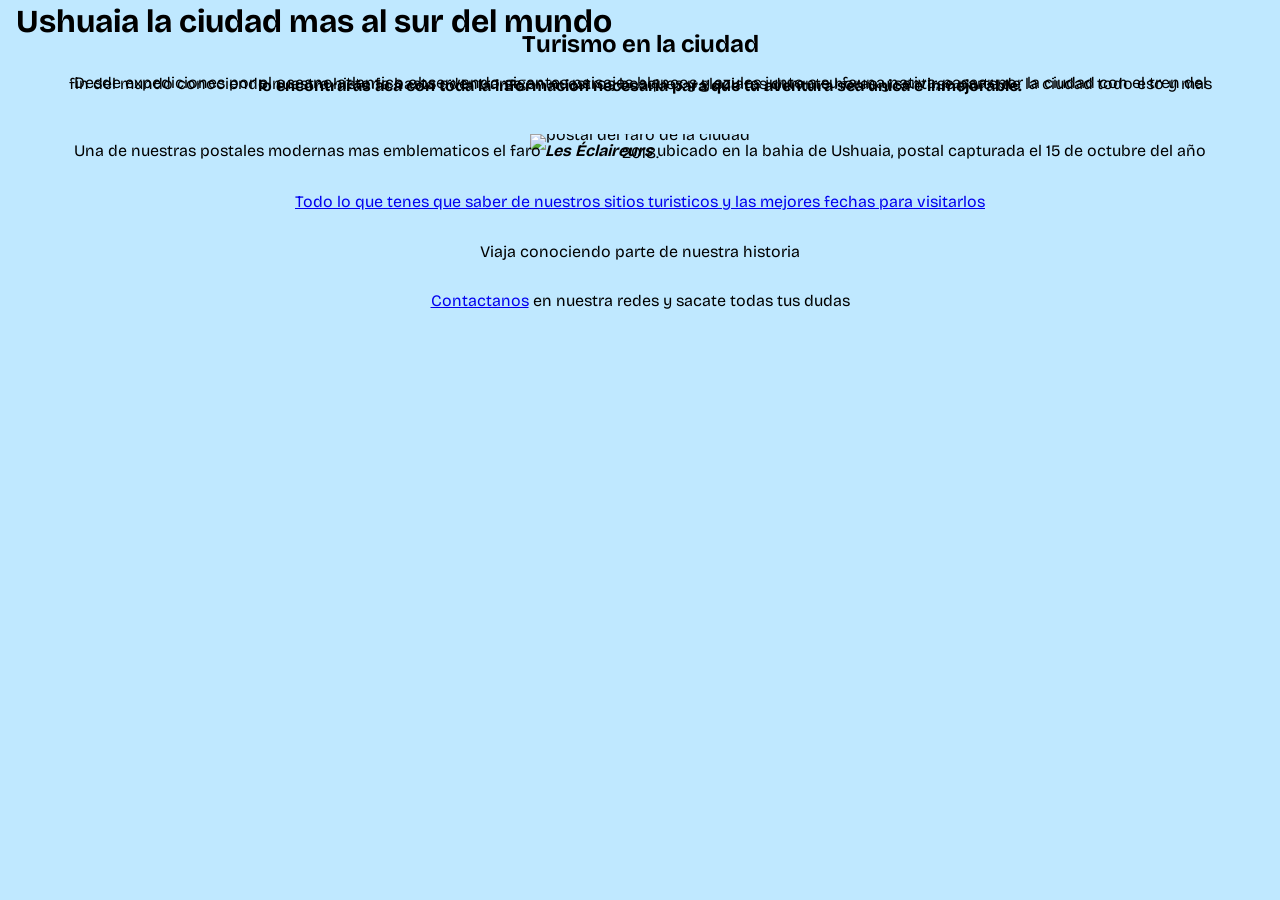
==== index.html @ 34eb6cb3 "se agrego un par de estilos y una fuente externa" ====
<!DOCTYPE html>
<html lang="es">
<head>
    <meta charset="UTF-8">
    <meta name="sitio turistico" content="width=device-width, initial-scale=1.0">
    <link rel="stylesheet" href="estilos.css">
    <link rel="preconnect" href="https://fonts.googleapis.com">
    <link rel="preconnect" href="https://fonts.gstatic.com" crossorigin>
    <link href="https://fonts.googleapis.com/css2?family=Bricolage+Grotesque:opsz,wght@12..96,200..800&display=swap" rel="stylesheet">

    <title>Inicio</title>
</head>
<body>
    <header>
        <h1>
            Ushuaia la ciudad mas al sur del mundo
        </h1>
    </header>
    <nav>
        <a href="ciudad.html" id="ciudad"></a>
        <a href="lugares.html" id="lugares"></a>
        <a href="contacto.html" id="contacto"></a>
    </nav>
    <main>
        <article>
            <div>
                <h2>Turismo en la ciudad</h2>
                <p>Desde expediciones por el oceano atlantico observando gigantes paisajes blancos y azules junto a su fauna nativa, pasear por la ciudad con el tren del fin del mundo conociendo nuestra historia hasta adentrarse en nuestros bosques y glaciares durante horas y sentirse parte de la ciudad
                todo eso y mas <strong> lo encontraras aca con toda la informacion necesaria para que tu aventura sea unica e inmejorable.</strong>
                </p>
                <p><img src="https://media.diariouno.com.ar/p/d98ffbbc82dac46ec5b6474714eed8f4/adjuntos/298/imagenes/002/696/0002696632/1200x675/smart/la-isla-los-estados.jpg" alt="postal del faro de la ciudad">   
                    <br>Una de nuestras postales modernas mas emblematicos el faro <strong><em>Les Éclaireurs</em></strong> ubicado en la bahia de Ushuaia, postal capturada el 15 de octubre del año 2018.
                </p>
            </div>
            </article>
        <aside>
            <div>
                <p><a href="ciudad.html" target="_blank" rel="">Todo lo que tenes que saber de nuestros sitios turisticos y las mejores fechas para visitarlos</a></p>
                <p>Viaja conociendo parte de nuestra historia</p>
            </div>
        </aside>
    </main>
    <footer>
        <div>
            <p><a href="contacto.html" target="_blank" rel="">Contactanos</a> en nuestra redes y sacate todas tus dudas</p>
        </div>
    </footer>
</body>
</h
---- estilos.css ----
:root {
    --colorDeFondo: #bfe8ff;
    --fuentePrincipal: "Bricolage Grotesque";
}
body {
    display: flexbox;
    max-width: max-content;
    margin: 0 auto;
    padding: 0 1rem;
    font-family: var(--fuentePrincipal), sans-serif;
    font-size: 1rem;
    line-height: 1.5px;
    background-color: var(--colorDeFondo);
}
div {
    display: flexbox;
    max-width: max-content;
    text-align: center;
    justify-content: center;
    margin: auto;
    padding: 0 1rem;
}
p {
    text-align: center;
    justify-content: center;
    margin: 1rem;
    padding: 1rem;
}
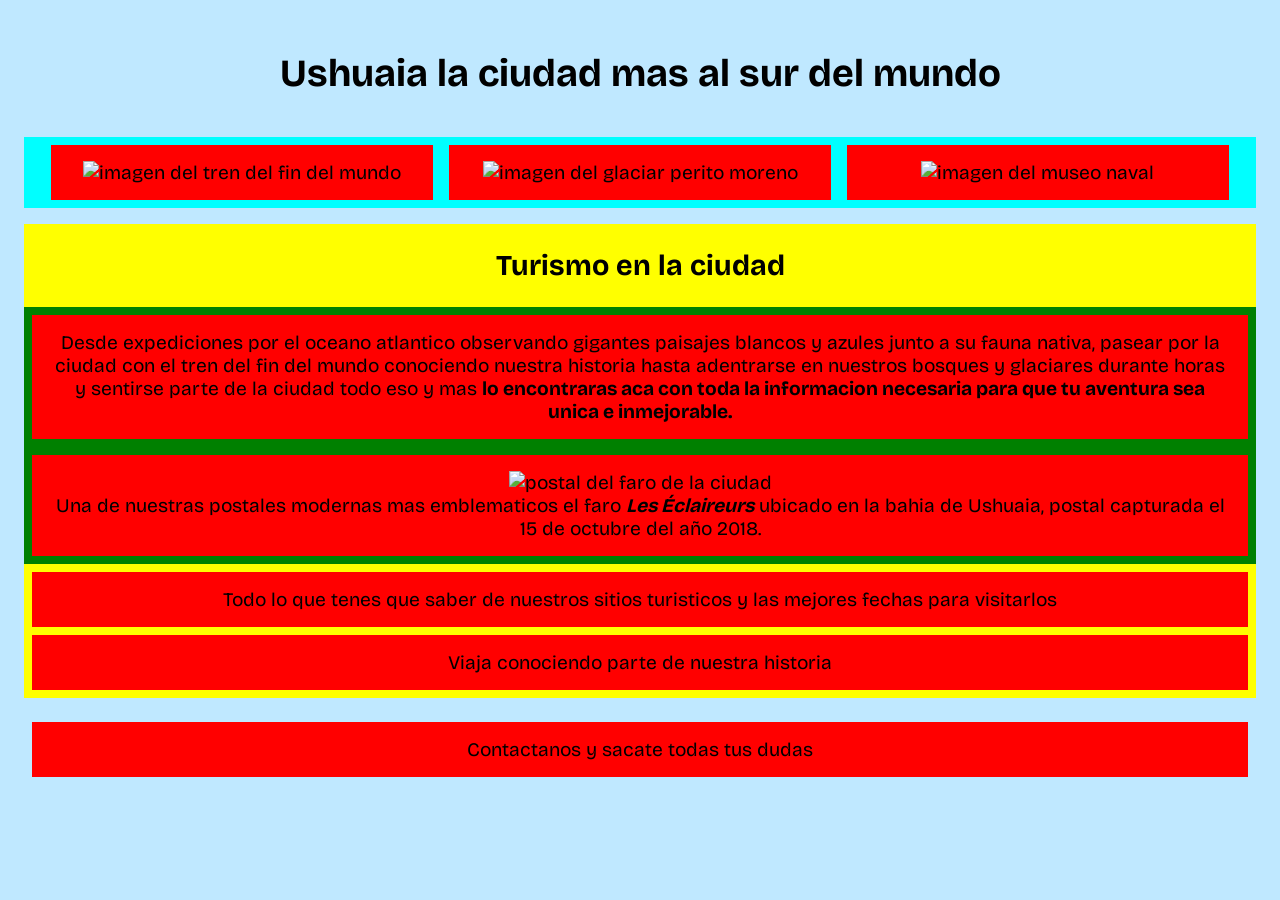
==== commit 50ce0737: "se agrego css basico al archivo index" ====
--- a/index.html
+++ b/index.html
@@ -8,7 +8,7 @@
     <link rel="preconnect" href="https://fonts.gstatic.com" crossorigin>
     <link href="https://fonts.googleapis.com/css2?family=Bricolage+Grotesque:opsz,wght@12..96,200..800&display=swap" rel="stylesheet">
 
-    <title>Inicio</title>
+    <title>Pagina principal: ¡Ushuaia tu destino!</title>
 </head>
 <body>
     <header>
@@ -17,33 +17,31 @@
         </h1>
     </header>
     <nav>
-        <a href="ciudad.html" id="ciudad"></a>
-        <a href="lugares.html" id="lugares"></a>
-        <a href="contacto.html" id="contacto"></a>
+        <p><img src="https://tripin.travel/wp-content/uploads/2017/03/tren-del-fin-del-mundo-ushuaia.jpg" alt="imagen del tren del fin del mundo"><a href="ciudad.html" id="ciudad"></a></p>
+        <p><img src="https://cdn-imgix.headout.com/media/images/dc36d44e-e43a-4164-bd70-900504c0798f-1761721063871-322866.jpg?auto=format&q=90&crop=faces&fit=crop" alt="imagen del glaciar perito moreno"><a href="lugares.html" id="lugares"></a></p>
+        <p><img src="https://imgs-akamai.mnstatic.com/2d/53/2d53eb2bd4a97c7c0bb64ea8cd629cff.jpg?output-quality=75&output-format=progressive-jpeg&interpolation=lanczos-none&fit=inside%7C980%3A880" alt="imagen del museo naval"><a href="contacto.html" id="contacto"></a></p>
     </nav>
     <main>
-        <article>
-            <div>
-                <h2>Turismo en la ciudad</h2>
+        <section>
+            <h2>Turismo en la ciudad</h2>
+            <article>
                 <p>Desde expediciones por el oceano atlantico observando gigantes paisajes blancos y azules junto a su fauna nativa, pasear por la ciudad con el tren del fin del mundo conociendo nuestra historia hasta adentrarse en nuestros bosques y glaciares durante horas y sentirse parte de la ciudad
                 todo eso y mas <strong> lo encontraras aca con toda la informacion necesaria para que tu aventura sea unica e inmejorable.</strong>
                 </p>
-                <p><img src="https://media.diariouno.com.ar/p/d98ffbbc82dac46ec5b6474714eed8f4/adjuntos/298/imagenes/002/696/0002696632/1200x675/smart/la-isla-los-estados.jpg" alt="postal del faro de la ciudad">   
-                    <br>Una de nuestras postales modernas mas emblematicos el faro <strong><em>Les Éclaireurs</em></strong> ubicado en la bahia de Ushuaia, postal capturada el 15 de octubre del año 2018.
+            </article>
+            <article>
+                <p><img class="imagenDelFaro" src="https://media.diariouno.com.ar/p/d98ffbbc82dac46ec5b6474714eed8f4/adjuntos/298/imagenes/002/696/0002696632/1200x675/smart/la-isla-los-estados.jpg" alt="postal del faro de la ciudad">   
+                <br>Una de nuestras postales modernas mas emblematicos el faro <strong><em>Les Éclaireurs</em></strong> ubicado en la bahia de Ushuaia, postal capturada el 15 de octubre del año 2018.
                 </p>
-            </div>
             </article>
+        </section>
         <aside>
-            <div>
-                <p><a href="ciudad.html" target="_blank" rel="">Todo lo que tenes que saber de nuestros sitios turisticos y las mejores fechas para visitarlos</a></p>
-                <p>Viaja conociendo parte de nuestra historia</p>
-            </div>
+            <p><a href="lugares.html" target="_blank" rel="noopener noreferrer">Todo lo que tenes que saber de nuestros sitios turisticos y las mejores fechas para visitarlos</a></p>
+            <p><a href="ciudad.html" target="_blank" rel="noopener noreferrer">Viaja conociendo parte de nuestra historia</a></p>
         </aside>
     </main>
     <footer>
-        <div>
-            <p><a href="contacto.html" target="_blank" rel="">Contactanos</a> en nuestra redes y sacate todas tus dudas</p>
-        </div>
+        <p><a href="contacto.html" target="_blank" rel="noopener noreferrer">Contactanos</a> y sacate todas tus dudas</p>
     </footer>
 </body>
 </h
--- a/estilos.css
+++ b/estilos.css
@@ -2,27 +2,71 @@
     --colorDeFondo: #bfe8ff;
     --fuentePrincipal: "Bricolage Grotesque";
 }
+
+* { 
+    box-sizing: border-box; 
+}
+
 body {
-    display: flexbox;
+    display: flex;
+    flex-wrap: wrap;
+    flex-direction: column;
     max-width: max-content;
-    margin: 0 auto;
-    padding: 0 1rem;
+    gap: 1rem;
+    margin: 0;
+    padding: 1.5rem;
     font-family: var(--fuentePrincipal), sans-serif;
-    font-size: 1rem;
-    line-height: 1.5px;
+    font-size: 1.2rem;
     background-color: var(--colorDeFondo);
 }
-div {
-    display: flexbox;
-    max-width: max-content;
+
+nav {
+    background-color: aqua;
+    display: flex;
+    flex-direction: row;
+    flex-wrap: wrap;
+    width: 100%;
+    justify-content: center;
+    
+}
+
+nav p {
+    width: 31%;
+}
+main {
+    display: flex;
+    flex-direction: column;
+    width: 100%;
+    padding: auto;
+    background-color: yellow;
+}
+
+article {
+    display: flex;
+    flex-direction: column;
+    background-color: green;
+}
+
+p {
+    width: auto;
+    background-color: red;
     text-align: center;
     justify-content: center;
-    margin: auto;
-    padding: 0 1rem;
+    margin: 0.5rem;
+    padding: 1rem;
 }
-p {
+
+p a {
+    text-decoration: none;
+    color: black;
+}
+
+h1, h2 {
     text-align: center;
-    justify-content: center;
-    margin: 1rem;
-    padding: 1rem;
-}+}
+
+.imagenDelFaro, img {
+    width: 100%;
+    height: 100%;
+}
+
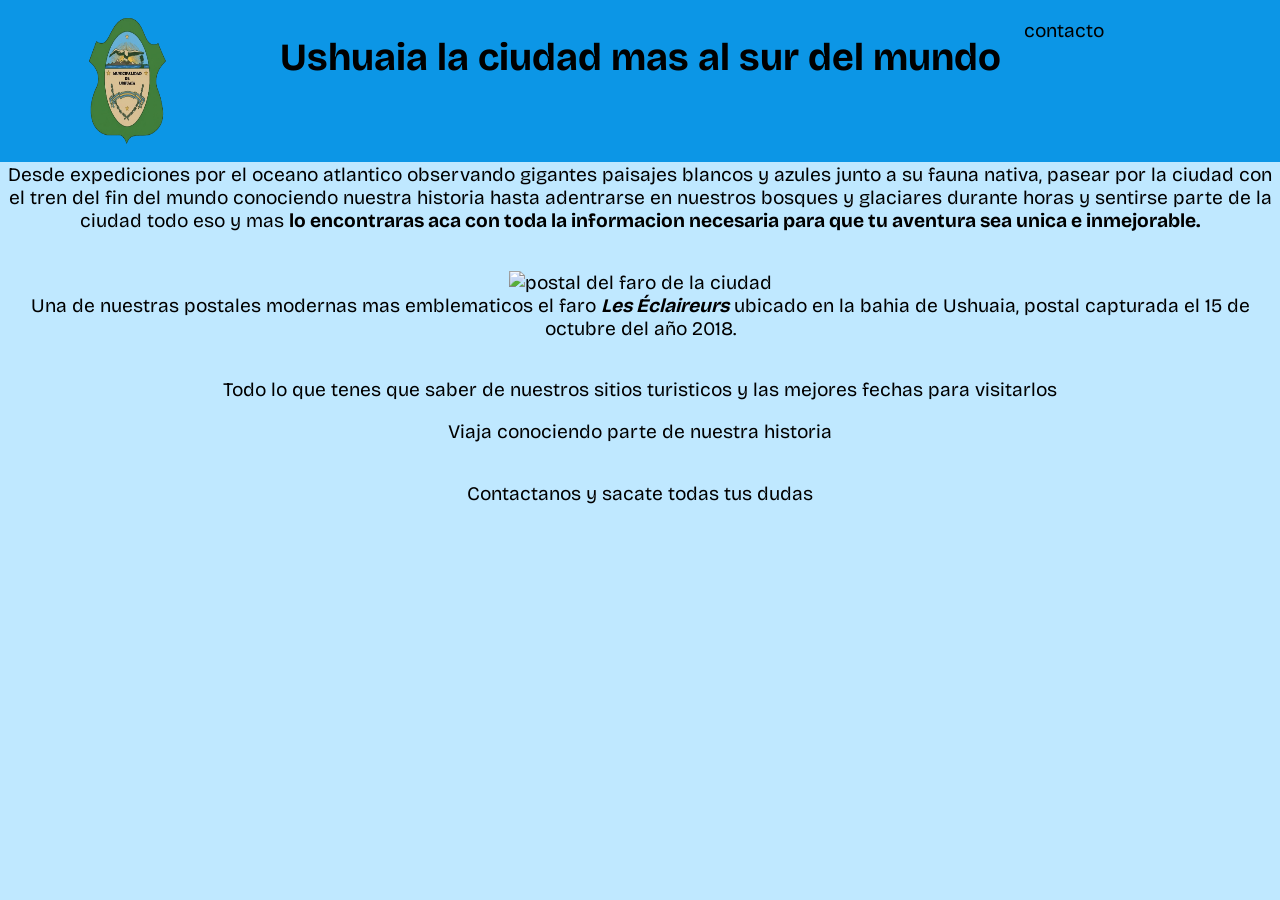
==== commit e76f9f7f: "agrego carpeta para imagenes, cree el logo de la pagina y movi el css que estaba dentro del archivo " ====
--- a/index.html
+++ b/index.html
@@ -7,19 +7,32 @@
     <link rel="preconnect" href="https://fonts.googleapis.com">
     <link rel="preconnect" href="https://fonts.gstatic.com" crossorigin>
     <link href="https://fonts.googleapis.com/css2?family=Bricolage+Grotesque:opsz,wght@12..96,200..800&display=swap" rel="stylesheet">
-
+    <link rel="shortcut icon" href="imagenes/iconoUshuaia.png" type="image/x-icon">
     <title>Pagina principal: ¡Ushuaia tu destino!</title>
 </head>
 <body>
-    <header>
-        <h1>
-            Ushuaia la ciudad mas al sur del mundo
-        </h1>
+    <header class="index">
+        <div class="contenedorSecundario">
+            <img class="logo" src="imagenes/iconoUshuaia.png" alt="logo de ushuaia">
+        </div>
+        <div class="contenedorPrincipal">
+            <h1>Ushuaia la ciudad mas al sur del mundo</h1>
+        </div>
+        <div class="contenedor">
+            <p><a href="contacto.html">contacto</a></p>
+        </div>
+        
     </header>
     <nav>
-        <p><img src="https://tripin.travel/wp-content/uploads/2017/03/tren-del-fin-del-mundo-ushuaia.jpg" alt="imagen del tren del fin del mundo"><a href="ciudad.html" id="ciudad"></a></p>
-        <p><img src="https://cdn-imgix.headout.com/media/images/dc36d44e-e43a-4164-bd70-900504c0798f-1761721063871-322866.jpg?auto=format&q=90&crop=faces&fit=crop" alt="imagen del glaciar perito moreno"><a href="lugares.html" id="lugares"></a></p>
-        <p><img src="https://imgs-akamai.mnstatic.com/2d/53/2d53eb2bd4a97c7c0bb64ea8cd629cff.jpg?output-quality=75&output-format=progressive-jpeg&interpolation=lanczos-none&fit=inside%7C980%3A880" alt="imagen del museo naval"><a href="contacto.html" id="contacto"></a></p>
+        <div class="contenedorNav">
+            <p><img src="https://tripin.travel/wp-content/uploads/2017/03/tren-del-fin-del-mundo-ushuaia.jpg" alt="imagen del tren del fin del mundo"><a href="ciudad.html" id="ciudad"></a></p>
+        </div>
+        <div class="contenedorNav">
+            <p><img src="https://cdn-imgix.headout.com/media/images/dc36d44e-e43a-4164-bd70-900504c0798f-1761721063871-322866.jpg?auto=format&q=90&crop=faces&fit=crop" alt="imagen del glaciar perito moreno"><a href="lugares.html" id="lugares"></a></p>
+        </div>
+        <div class="contenedorNav">
+            <p><img src="https://imgs-akamai.mnstatic.com/2d/53/2d53eb2bd4a97c7c0bb64ea8cd629cff.jpg?output-quality=75&output-format=progressive-jpeg&interpolation=lanczos-none&fit=inside%7C980%3A880" alt="imagen del museo naval"><a href="contacto.html" id="contacto"></a></p>
+        </div>
     </nav>
     <main>
         <section>
--- a/estilos.css
+++ b/estilos.css
@@ -8,20 +8,34 @@
 }
 
 body {
-    display: flex;
-    flex-wrap: wrap;
-    flex-direction: column;
-    max-width: max-content;
-    gap: 1rem;
     margin: 0;
-    padding: 1.5rem;
     font-family: var(--fuentePrincipal), sans-serif;
     font-size: 1.2rem;
     background-color: var(--colorDeFondo);
 }
+.index {
+    display: flex;
+    flex-direction: row;
+    width: 100%;
+    height: 18%;
+    position: fixed;
+    text-align: center; 
+    background-color: #0c96e6;
+}
+.logo {
+    width: 60%;
+    height: 100%;
+    padding: 1rem;
+}
+.contenedorSecundario {
+    width: 20%;
+}
+.contenedorPrincipal {
+    width: 60%;
+    padding: 0.5rem;
+}
 
 nav {
-    background-color: aqua;
     display: flex;
     flex-direction: row;
     flex-wrap: wrap;
@@ -30,30 +44,23 @@
     
 }
 
-nav p {
-    width: 31%;
-}
 main {
     display: flex;
     flex-direction: column;
     width: 100%;
     padding: auto;
-    background-color: yellow;
 }
 
 article {
     display: flex;
     flex-direction: column;
-    background-color: green;
 }
 
 p {
     width: auto;
-    background-color: red;
     text-align: center;
     justify-content: center;
-    margin: 0.5rem;
-    padding: 1rem;
+    
 }
 
 p a {
@@ -70,3 +77,35 @@
     height: 100%;
 }
 
+
+/* Pagina lugares */
+
+.contenedor {
+    display: flex;
+    flex-wrap: wrap;
+    gap: 20px;
+    justify-content: center;
+}
+
+.museo {
+    background-color: white;
+    width: 300px;
+    padding: 15px;
+    border: 1px solid #ccc;
+    border-radius: 8px;
+}
+
+.museo img {
+    width: 100%;
+    height: 180px;
+    object-fit: cover;
+    border-radius: 5px;
+}
+
+.museo h2 {
+    font-size: 21px;
+}
+
+.museo p {
+    line-height: 1.5;
+}
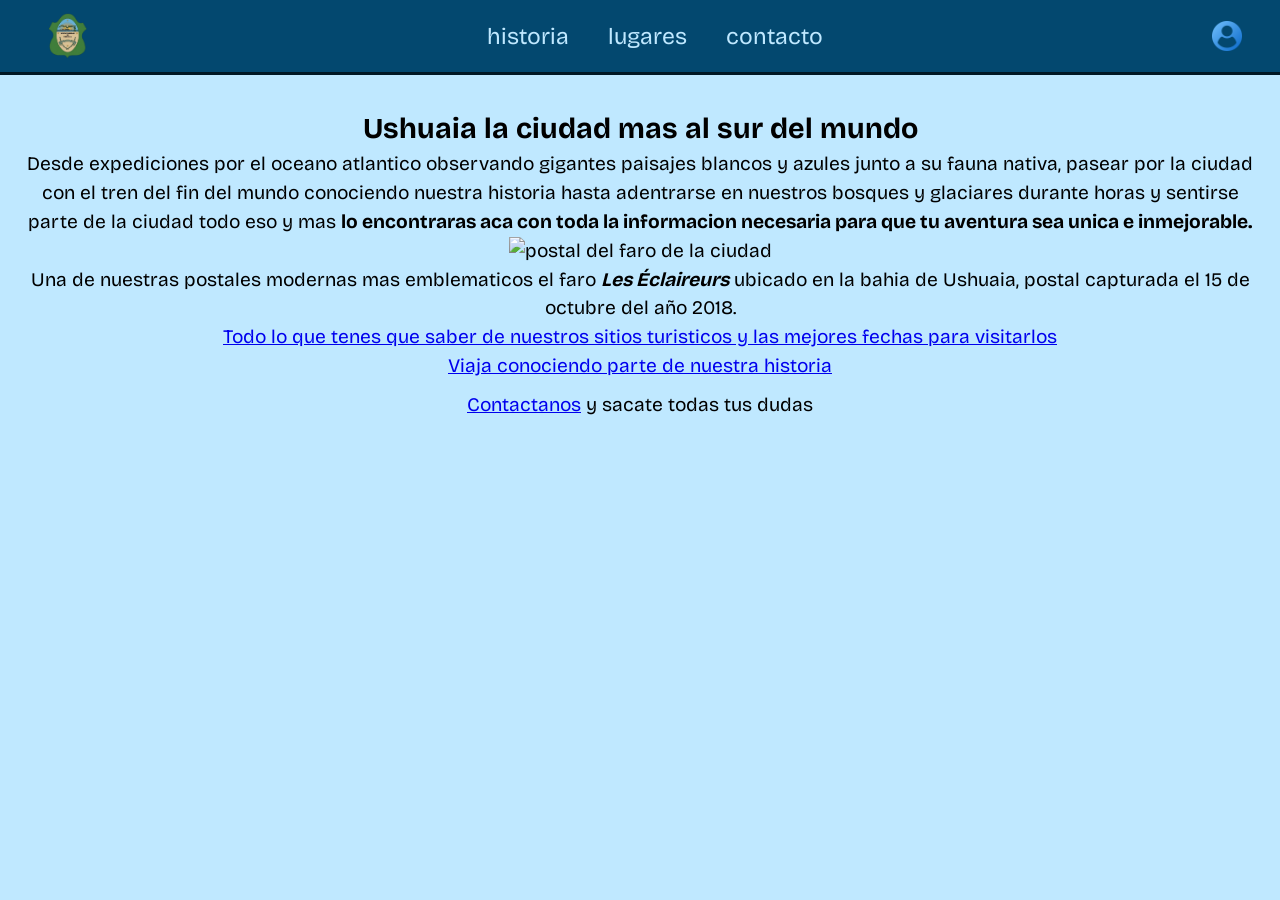
==== commit 66b5eb37: "ajustes de diseño y estructura en pagina index" ====
--- a/index.html
+++ b/index.html
@@ -11,32 +11,20 @@
     <title>Pagina principal: ¡Ushuaia tu destino!</title>
 </head>
 <body>
-    <header class="index">
-        <div class="contenedorSecundario">
-            <img class="logo" src="imagenes/iconoUshuaia.png" alt="logo de ushuaia">
-        </div>
-        <div class="contenedorPrincipal">
+    <header class="headerInicio">
+        <a href="index.html"><img src="imagenes/iconoUshuaia.png" class="logo" alt="logo de ushuaia"></a>
+        <nav>
+            <ul class="barraDeNav">
+                <li><a target="_blank" href="ciudad.html">historia</a></li>
+                <li><a target="_blank" href="lugares.html">lugares</a></li>
+                <li><a target="_blank" href="contacto.html">contacto</a></li>
+            </ul>
+        </nav>
+        <a href="#" class="botonDeRegistro"><img src="imagenes/iconoUsuario.png" class="logoRegistro" alt="icono de usuario"></a> 
+    </header>
+    <main class="mainInicio">
+        <section>
             <h1>Ushuaia la ciudad mas al sur del mundo</h1>
-        </div>
-        <div class="contenedor">
-            <p><a href="contacto.html">contacto</a></p>
-        </div>
-        
-    </header>
-    <nav>
-        <div class="contenedorNav">
-            <p><img src="https://tripin.travel/wp-content/uploads/2017/03/tren-del-fin-del-mundo-ushuaia.jpg" alt="imagen del tren del fin del mundo"><a href="ciudad.html" id="ciudad"></a></p>
-        </div>
-        <div class="contenedorNav">
-            <p><img src="https://cdn-imgix.headout.com/media/images/dc36d44e-e43a-4164-bd70-900504c0798f-1761721063871-322866.jpg?auto=format&q=90&crop=faces&fit=crop" alt="imagen del glaciar perito moreno"><a href="lugares.html" id="lugares"></a></p>
-        </div>
-        <div class="contenedorNav">
-            <p><img src="https://imgs-akamai.mnstatic.com/2d/53/2d53eb2bd4a97c7c0bb64ea8cd629cff.jpg?output-quality=75&output-format=progressive-jpeg&interpolation=lanczos-none&fit=inside%7C980%3A880" alt="imagen del museo naval"><a href="contacto.html" id="contacto"></a></p>
-        </div>
-    </nav>
-    <main>
-        <section>
-            <h2>Turismo en la ciudad</h2>
             <article>
                 <p>Desde expediciones por el oceano atlantico observando gigantes paisajes blancos y azules junto a su fauna nativa, pasear por la ciudad con el tren del fin del mundo conociendo nuestra historia hasta adentrarse en nuestros bosques y glaciares durante horas y sentirse parte de la ciudad
                 todo eso y mas <strong> lo encontraras aca con toda la informacion necesaria para que tu aventura sea unica e inmejorable.</strong>
@@ -57,4 +45,3 @@
         <p><a href="contacto.html" target="_blank" rel="noopener noreferrer">Contactanos</a> y sacate todas tus dudas</p>
     </footer>
 </body>
-</h
--- a/estilos.css
+++ b/estilos.css
@@ -1,54 +1,82 @@
 :root {
     --colorDeFondo: #bfe8ff;
+    --colorDeHeader: #03486f;
+    --colorDeBordeHeader: #011824;
     --fuentePrincipal: "Bricolage Grotesque";
 }
 
 * { 
+    margin: 0;
+    padding: 0;
     box-sizing: border-box; 
+    font-family: var(--fuentePrincipal), sans-serif;
+}
+body {
+    background-color: var(--colorDeFondo);
+    font-size: 1.2rem;
+}
+.headerInicio {
+    display: flex;
+    justify-content: space-between;
+    align-items: center;
+    width: 100%;
+    margin-bottom: 1.5%;
+    padding: 1% 3%;
+    gap: 10%;
+    background-color:var(--colorDeHeader);
+    border-bottom: 3px solid var(--colorDeBordeHeader);
+}
+.logo {
+    display: block;
+    width: 60px;
+}
+.barraDeNav {
+    display: flex;
+    align-items: center;
+    justify-content: center;
+    gap: 15%;
+    font-size: 1.2em;
+    list-style: none;
+}
+.barraDeNav a {
+    text-decoration: none;
+    color: var(--colorDeFondo);
+    position: relative;
+
+}
+.barraDeNav a::after {
+    content: '';
+    width: 0;
+    height: 3px;
+    left: 0;
+    background-color: var(--colorDeFondo);
+    position: absolute;
+    bottom: 1%;
+    transition: 0.3s;
+}
+.barraDeNav a:hover::after {
+    width: 100%;
+}
+.logoRegistro {
+    display: block;
+    width: 30px;
+}
+.botonDeRegistro {
+    border-radius: 30px;
+    padding: 0;
+    text-decoration: none;
+    color: var(--colorDeFondo);
+}
+.logo:hover, .logoRegistro:hover {
+    transform: scale(1.2);
 }
 
-body {
-    margin: 0;
-    font-family: var(--fuentePrincipal), sans-serif;
-    font-size: 1.2rem;
-    background-color: var(--colorDeFondo);
-}
-.index {
-    display: flex;
-    flex-direction: row;
-    width: 100%;
-    height: 18%;
-    position: fixed;
-    text-align: center; 
-    background-color: #0c96e6;
-}
-.logo {
-    width: 60%;
-    height: 100%;
-    padding: 1rem;
-}
-.contenedorSecundario {
-    width: 20%;
-}
-.contenedorPrincipal {
-    width: 60%;
-    padding: 0.5rem;
-}
-
-nav {
-    display: flex;
-    flex-direction: row;
-    flex-wrap: wrap;
-    width: 100%;
-    justify-content: center;
-    
-}
-
-main {
+.mainInicio {
     display: flex;
     flex-direction: column;
     width: 100%;
-    padding: auto;
+    line-height: 1.5;
+    padding: 1% 2%;
 }
 
 article {
@@ -60,12 +88,6 @@
     width: auto;
     text-align: center;
     justify-content: center;
-    
-}
-
-p a {
-    text-decoration: none;
-    color: black;
 }
 
 h1, h2 {
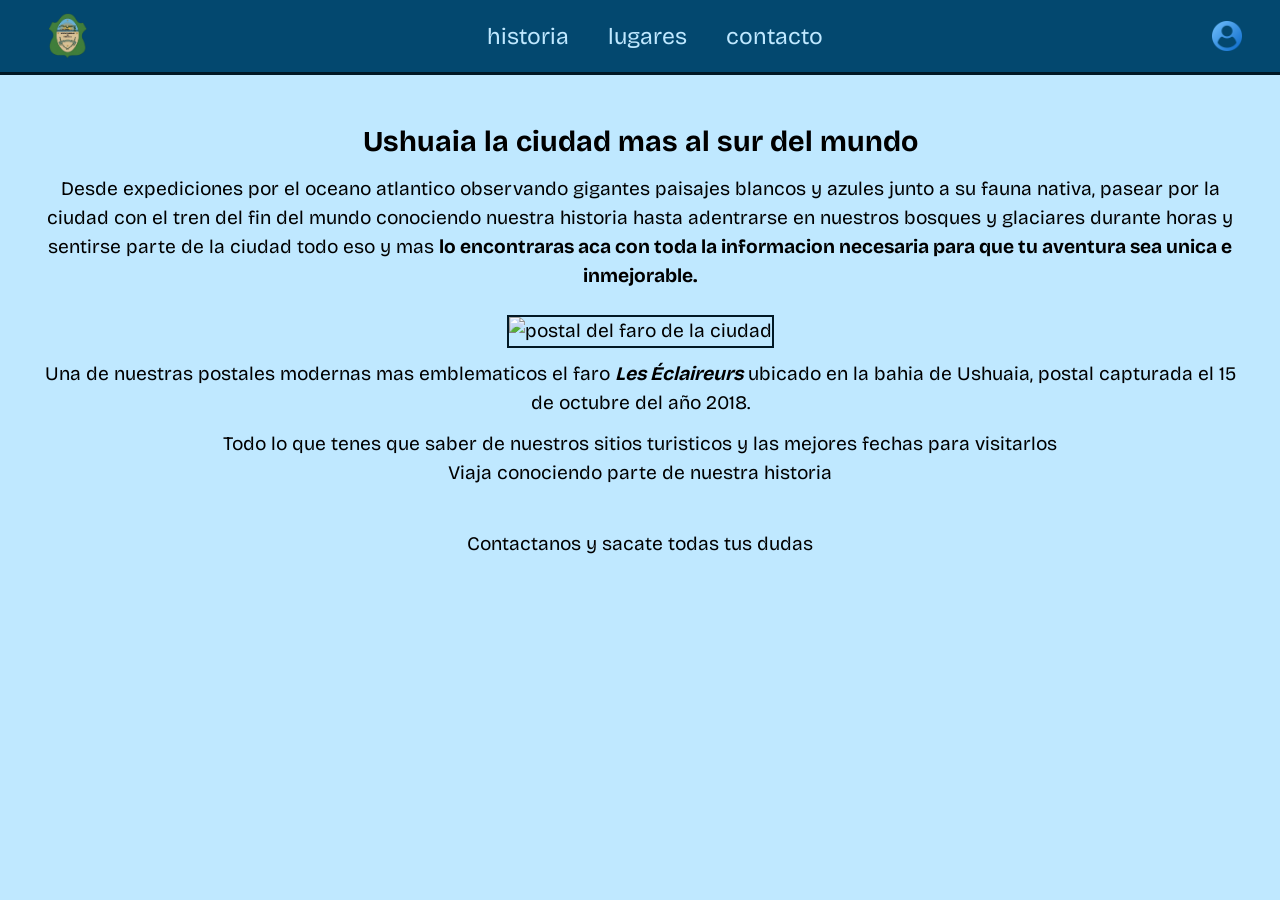
==== commit d3f5b92b: "pagina index con requisitos html y css completos" ====
--- a/index.html
+++ b/index.html
@@ -25,23 +25,23 @@
     <main class="mainInicio">
         <section>
             <h1>Ushuaia la ciudad mas al sur del mundo</h1>
-            <article>
+            <article class="articulo">
                 <p>Desde expediciones por el oceano atlantico observando gigantes paisajes blancos y azules junto a su fauna nativa, pasear por la ciudad con el tren del fin del mundo conociendo nuestra historia hasta adentrarse en nuestros bosques y glaciares durante horas y sentirse parte de la ciudad
                 todo eso y mas <strong> lo encontraras aca con toda la informacion necesaria para que tu aventura sea unica e inmejorable.</strong>
                 </p>
             </article>
-            <article>
+            <article class="articulo">
                 <p><img class="imagenDelFaro" src="https://media.diariouno.com.ar/p/d98ffbbc82dac46ec5b6474714eed8f4/adjuntos/298/imagenes/002/696/0002696632/1200x675/smart/la-isla-los-estados.jpg" alt="postal del faro de la ciudad">   
                 <br>Una de nuestras postales modernas mas emblematicos el faro <strong><em>Les Éclaireurs</em></strong> ubicado en la bahia de Ushuaia, postal capturada el 15 de octubre del año 2018.
                 </p>
             </article>
         </section>
-        <aside>
-            <p><a href="lugares.html" target="_blank" rel="noopener noreferrer">Todo lo que tenes que saber de nuestros sitios turisticos y las mejores fechas para visitarlos</a></p>
-            <p><a href="ciudad.html" target="_blank" rel="noopener noreferrer">Viaja conociendo parte de nuestra historia</a></p>
+        <aside class="asideInicio">
+            <p><a class="aMain" href="lugares.html" target="_blank" rel="noopener noreferrer">Todo lo que tenes que saber de nuestros sitios turisticos y las mejores fechas para visitarlos</a></p>
+            <p><a class="aMain" href="ciudad.html" target="_blank" rel="noopener noreferrer">Viaja conociendo parte de nuestra historia</a></p>
         </aside>
     </main>
     <footer>
-        <p><a href="contacto.html" target="_blank" rel="noopener noreferrer">Contactanos</a> y sacate todas tus dudas</p>
+        <p><a class="aFooter" href="contacto.html" target="_blank" rel="noopener noreferrer">Contactanos</a> y sacate todas tus dudas</p>
     </footer>
 </body>
--- a/estilos.css
+++ b/estilos.css
@@ -76,31 +76,40 @@
     flex-direction: column;
     width: 100%;
     line-height: 1.5;
-    padding: 1% 2%;
+    padding: 2%;
+    margin-bottom: 1.5%;
 }
 
-article {
+.articulo {
     display: flex;
     flex-direction: column;
+    padding: 1%;
 }
 
 p {
     width: auto;
     text-align: center;
-    justify-content: center;
+    justify-content: center;    
 }
 
-h1, h2 {
+.aMain, .aFooter {
+    text-decoration: none;
+    color: black;
+}
+
+h1 {
     text-align: center;
 }
 
-.imagenDelFaro, img {
-    width: 100%;
-    height: 100%;
+.imagenDelFaro {
+    width: 50%;
+    height: 50%;
+    margin-bottom: 1%;
+    border: 2px solid var(--colorDeBordeHeader);
 }
 
 
-/* Pagina lugares */
+/* diseño de pagina lugares */
 
 .contenedor {
     display: flex;
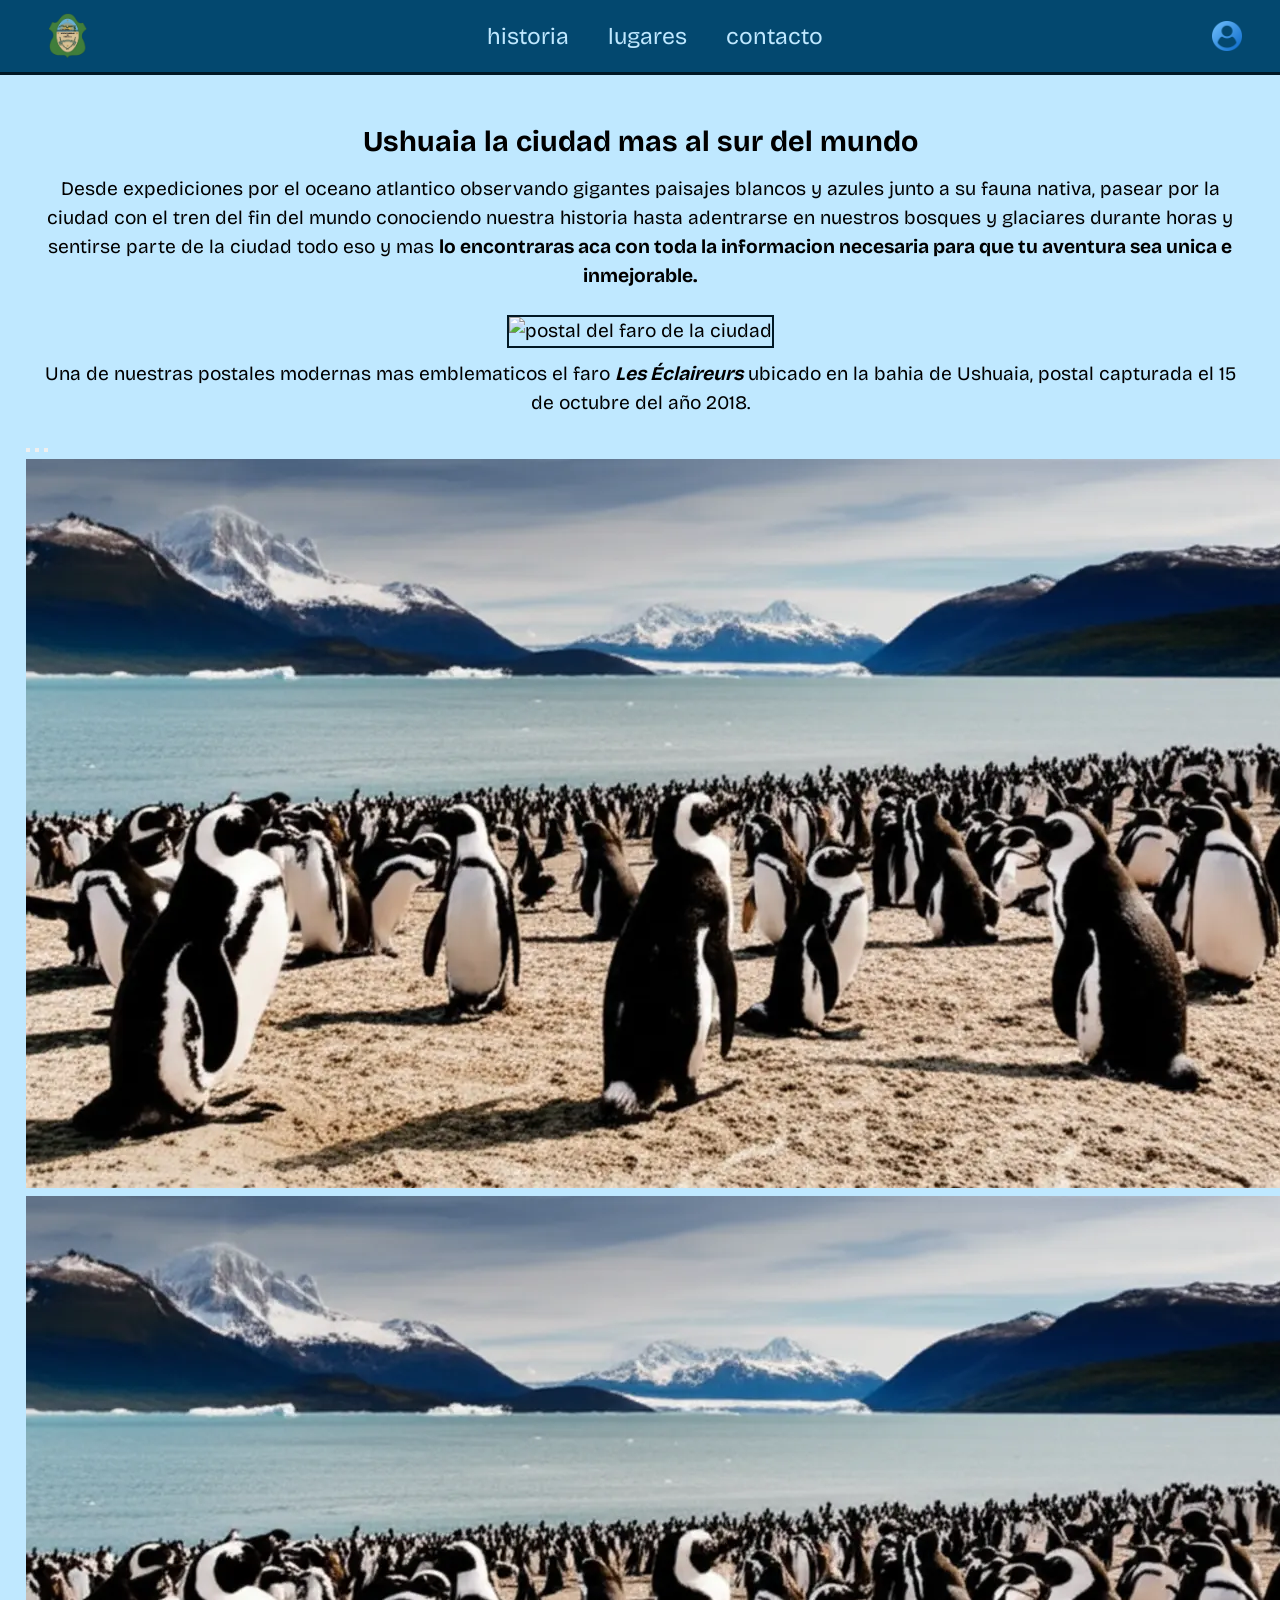
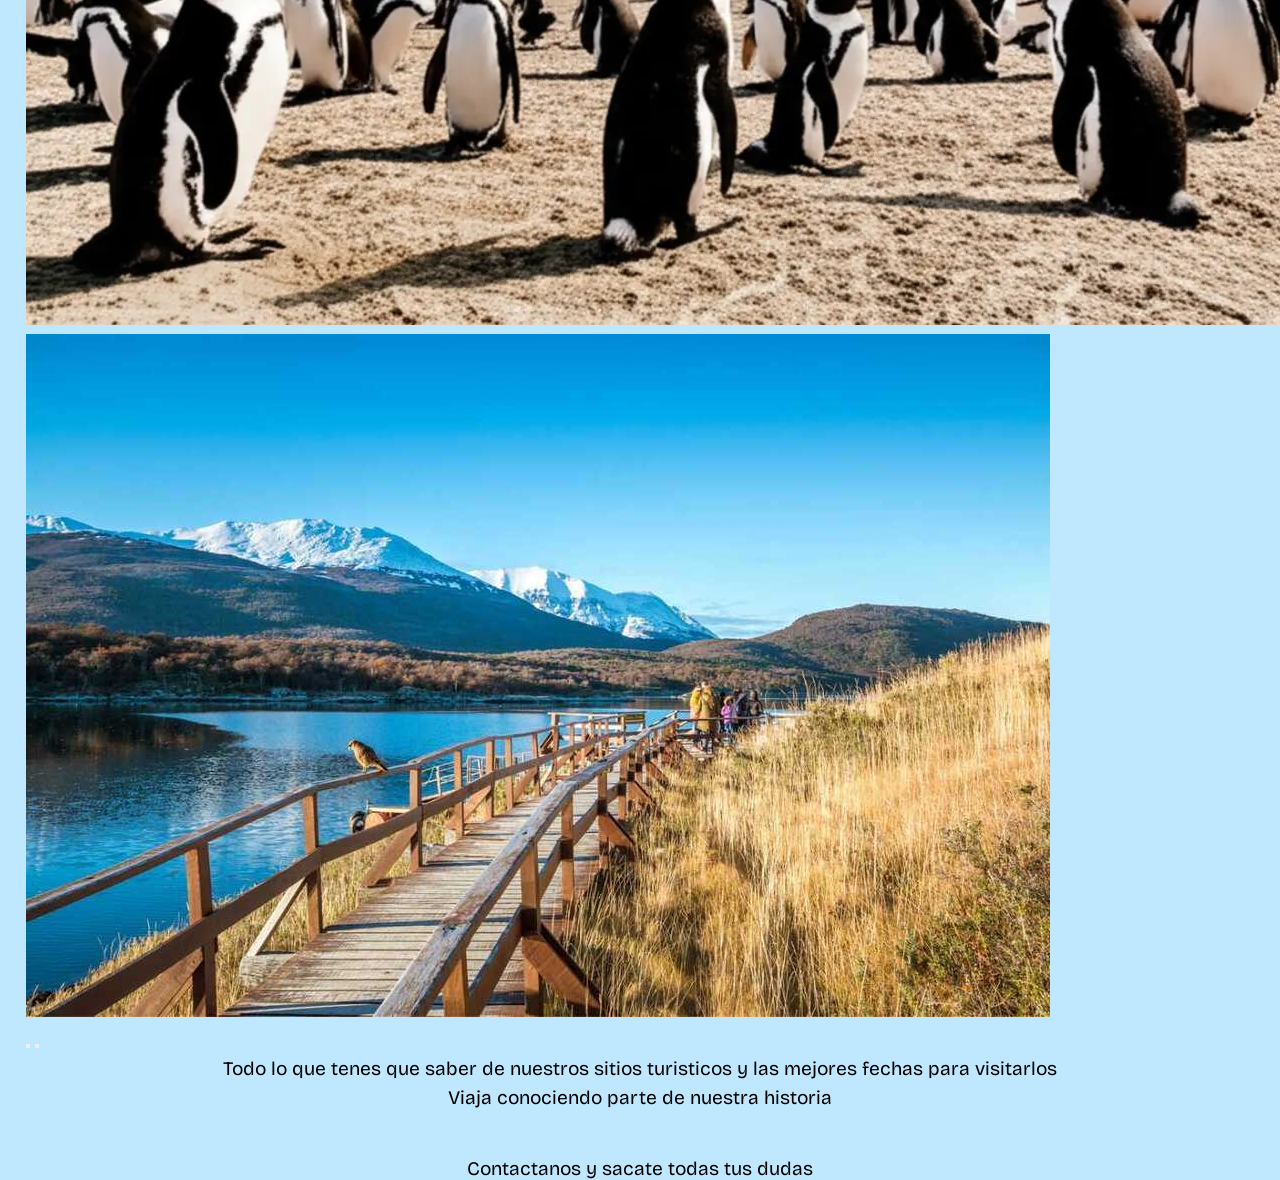
==== commit 53398c42: "agg bootstrap a archivo index" ====
--- a/index.html
+++ b/index.html
@@ -3,11 +3,18 @@
 <head>
     <meta charset="UTF-8">
     <meta name="sitio turistico" content="width=device-width, initial-scale=1.0">
-    <link rel="stylesheet" href="estilos.css">
     <link rel="preconnect" href="https://fonts.googleapis.com">
     <link rel="preconnect" href="https://fonts.gstatic.com" crossorigin>
     <link href="https://fonts.googleapis.com/css2?family=Bricolage+Grotesque:opsz,wght@12..96,200..800&display=swap" rel="stylesheet">
     <link rel="shortcut icon" href="imagenes/iconoUshuaia.png" type="image/x-icon">
+    <!-- Links bootstrap -->
+    <link href="https://cdn.jsdelivr.net/npm/bootstrap@6.0.0-alpha.1/dist/css/bootstrap.min.css" rel="stylesheet" integrity="sha384-B/GM4XqrwHnWXNOWMbloTmrYXZg10cakYGmpfsR/bbzQ6JAJI4ihuyADKLnBgrCe" crossorigin="anonymous">
+    <script type="module" src="https://cdn.jsdelivr.net/npm/bootstrap@6.0.0-alpha.1/dist/js/bootstrap.bundle.min.js" integrity="sha384-1a/pXj49ZQ1aHEmrJ+gMw1otqoVsYwlEnlD8mIfY2TV03r20Y0CN7uqx1tQogjPL" crossorigin="anonymous"></script>
+
+    <link rel="stylesheet" href="estilos.css">
+
+
+
     <title>Pagina principal: ¡Ushuaia tu destino!</title>
 </head>
 <body>
@@ -37,6 +44,37 @@
             </article>
         </section>
         <aside class="asideInicio">
+
+            <div id="demo" class="carousel slide" data-bs-ride="carousel">
+
+  <!-- Indicators/dots -->
+  <div class="carousel-indicators">
+    <button type="button" data-bs-target="#demo" data-bs-slide-to="0" class="active"></button>
+    <button type="button" data-bs-target="#demo" data-bs-slide-to="1"></button>
+    <button type="button" data-bs-target="#demo" data-bs-slide-to="2"></button>
+  </div>
+
+  <!-- The slideshow/carousel -->
+  <div class="carousel-inner">
+    <div class="carousel-item active">
+      <img src="imagenes/pinguinos.webp" alt="Los Angeles" class="d-block w-100">
+    </div>
+    <div class="carousel-item">
+      <img src="imagenes/pinguinos.webp" alt="Chicago" class="d-block w-100">
+    </div>
+    <div class="carousel-item">
+      <img src="imagenes/parqueNacional.jpg" alt="New York" class="d-block w-100">
+    </div>
+  </div>
+
+  <!-- Left and right controls/icons -->
+  <button class="carousel-control-prev" type="button" data-bs-target="#demo" data-bs-slide="prev">
+    <span class="carousel-control-prev-icon"></span>
+  </button>
+  <button class="carousel-control-next" type="button" data-bs-target="#demo" data-bs-slide="next">
+    <span class="carousel-control-next-icon"></span>
+  </button>
+</div>
             <p><a class="aMain" href="lugares.html" target="_blank" rel="noopener noreferrer">Todo lo que tenes que saber de nuestros sitios turisticos y las mejores fechas para visitarlos</a></p>
             <p><a class="aMain" href="ciudad.html" target="_blank" rel="noopener noreferrer">Viaja conociendo parte de nuestra historia</a></p>
         </aside>
--- a/estilos.css
+++ b/estilos.css
@@ -102,7 +102,7 @@
 }
 
 .imagenDelFaro {
-    width: 50%;
+    width:70%;
     height: 50%;
     margin-bottom: 1%;
     border: 2px solid var(--colorDeBordeHeader);
@@ -116,6 +116,7 @@
     flex-wrap: wrap;
     gap: 20px;
     justify-content: center;
+    margin-bottom: 2rem;
 }
 
 .museo {
@@ -139,4 +140,4 @@
 
 .museo p {
     line-height: 1.5;
-}+}
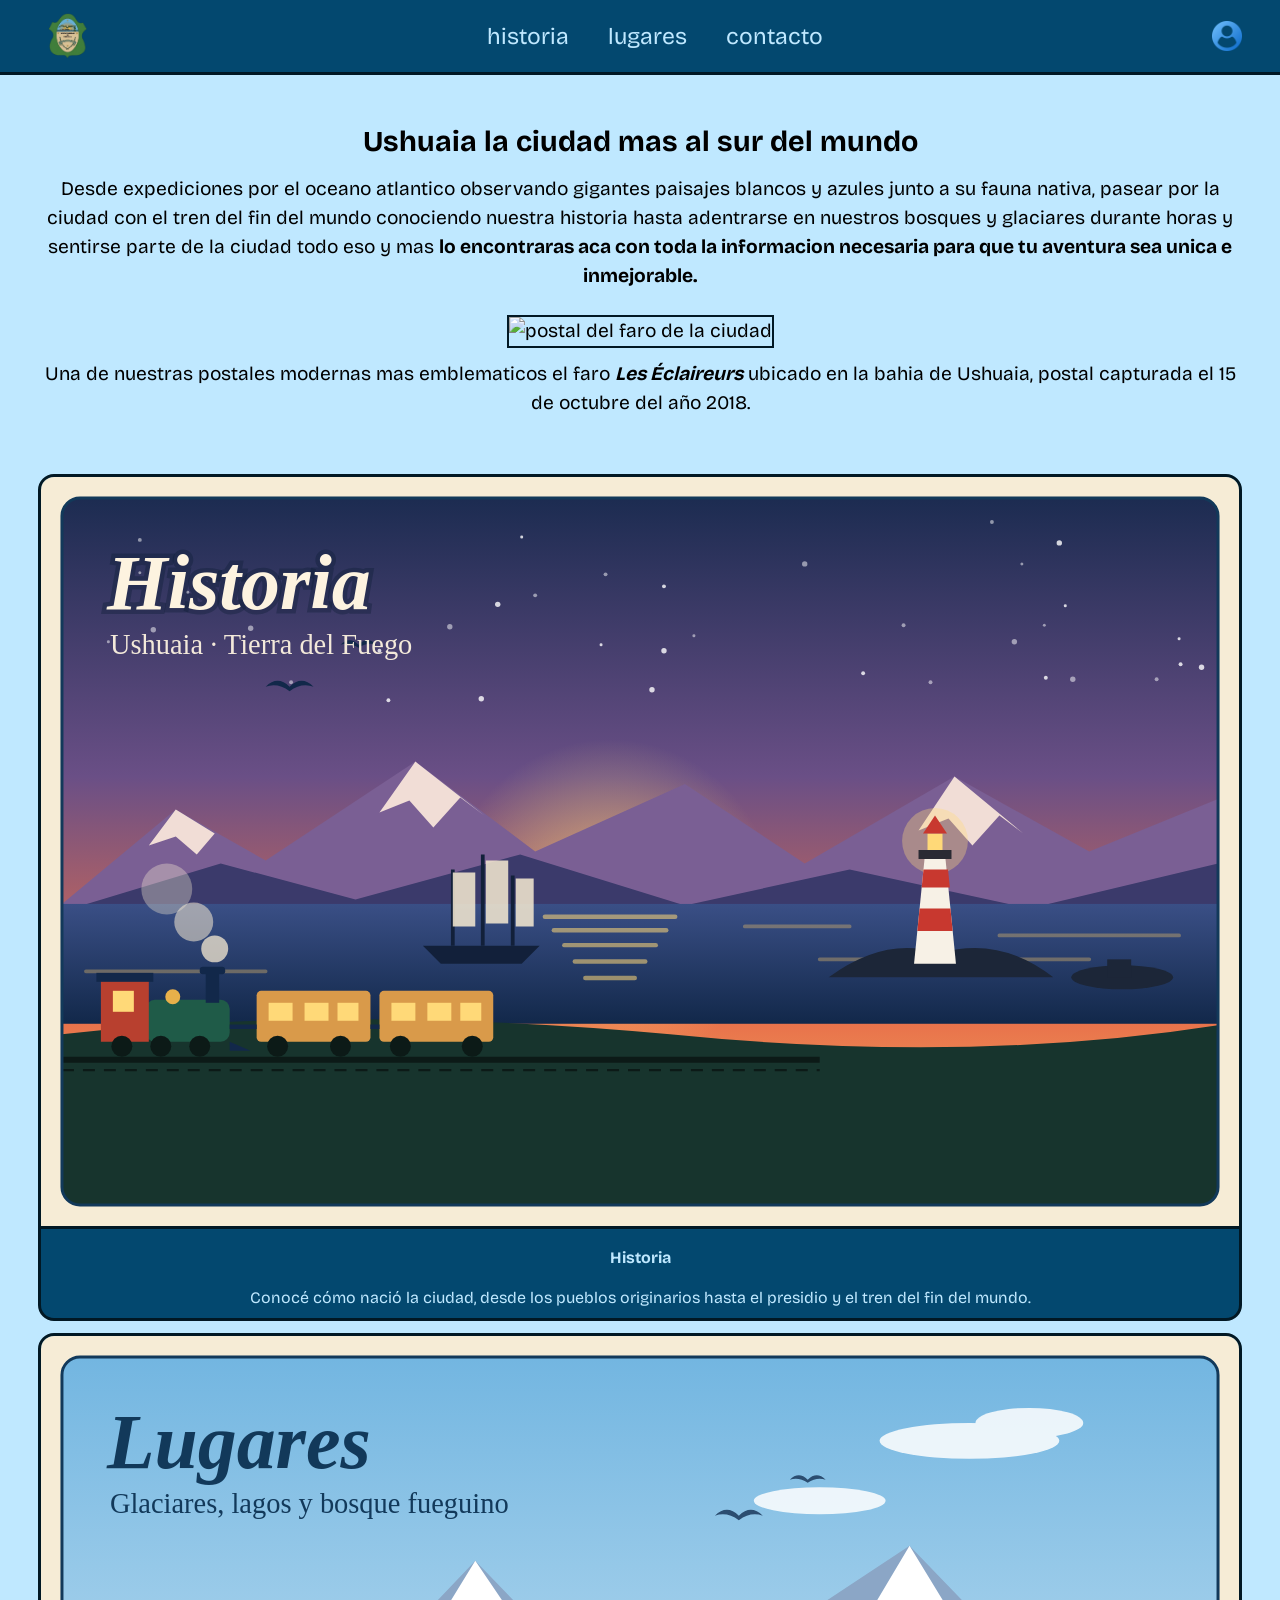
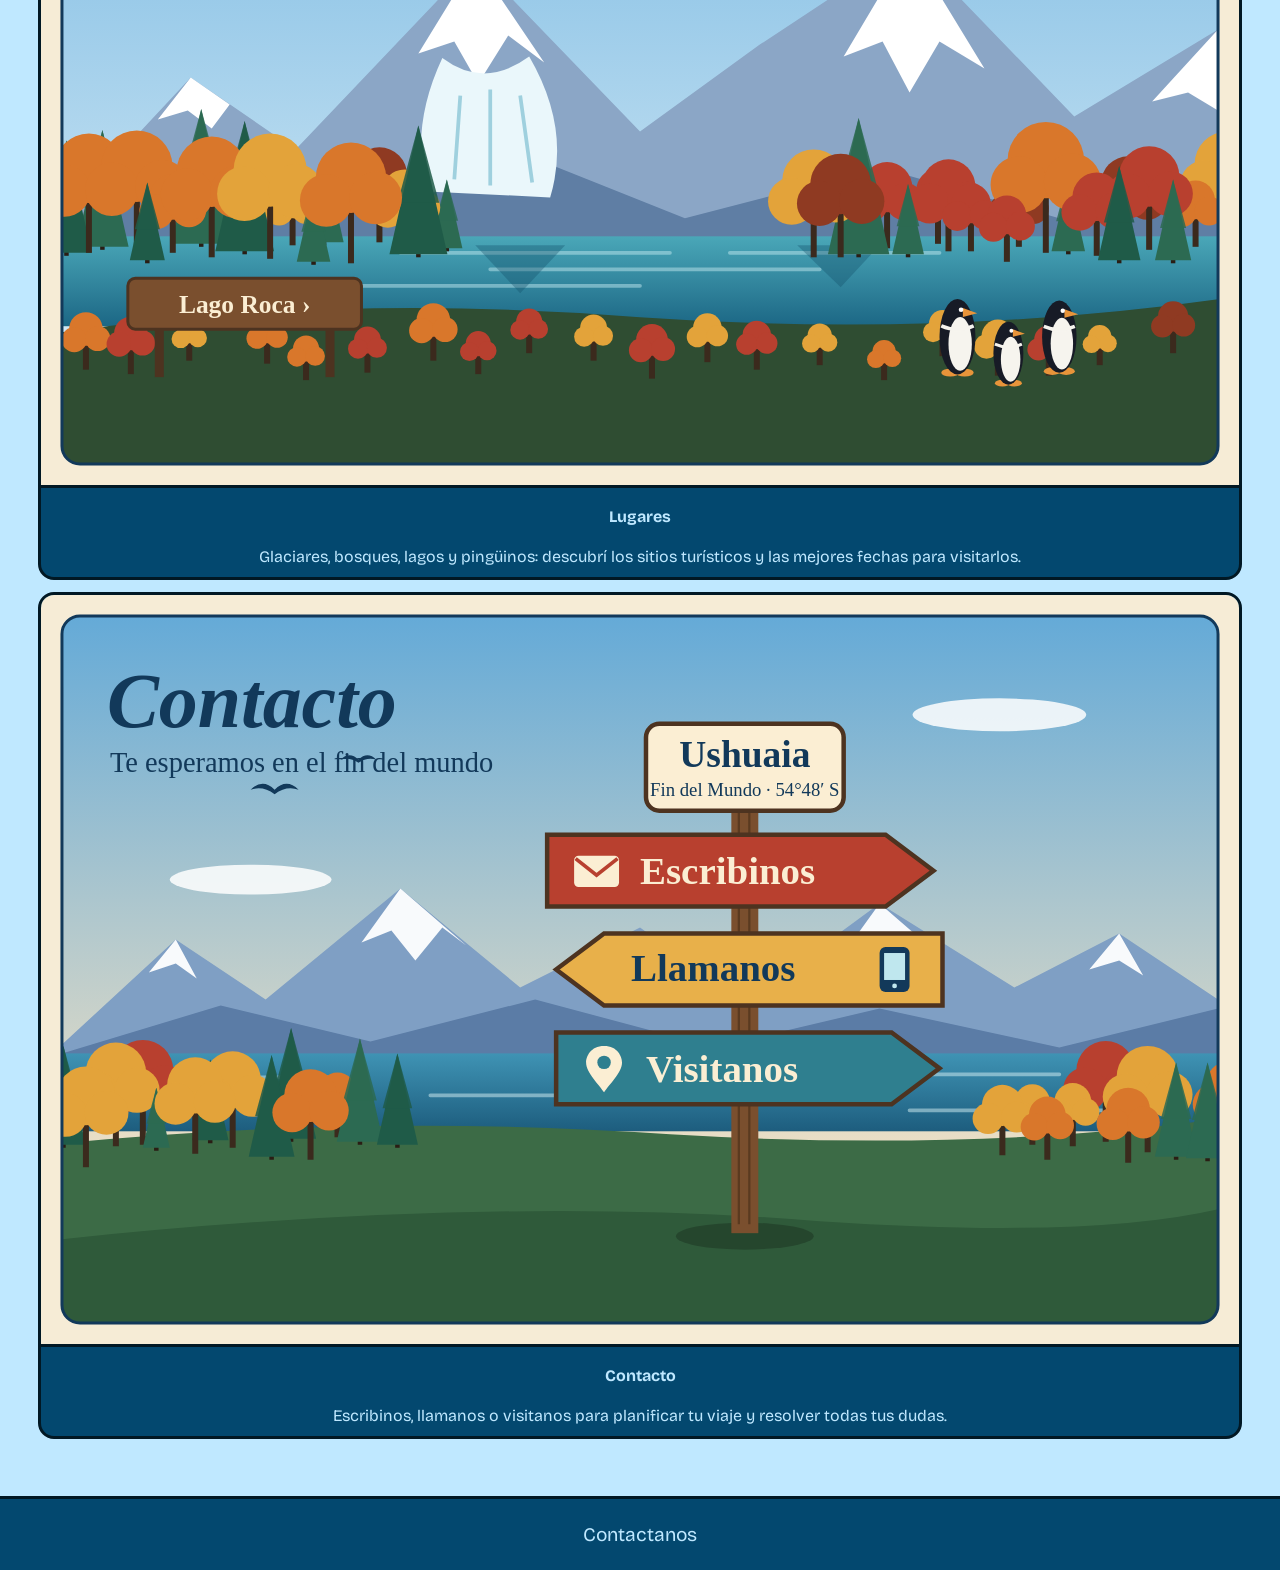
==== commit 778203f7: "agregados pies de pagina, diseños de bootstrap, imagenes y retoques de estructura en archivos index " ====
--- a/index.html
+++ b/index.html
@@ -43,43 +43,40 @@
                 </p>
             </article>
         </section>
-        <aside class="asideInicio">
-
-            <div id="demo" class="carousel slide" data-bs-ride="carousel">
-
-  <!-- Indicators/dots -->
-  <div class="carousel-indicators">
-    <button type="button" data-bs-target="#demo" data-bs-slide-to="0" class="active"></button>
-    <button type="button" data-bs-target="#demo" data-bs-slide-to="1"></button>
-    <button type="button" data-bs-target="#demo" data-bs-slide-to="2"></button>
-  </div>
-
-  <!-- The slideshow/carousel -->
-  <div class="carousel-inner">
-    <div class="carousel-item active">
-      <img src="imagenes/pinguinos.webp" alt="Los Angeles" class="d-block w-100">
-    </div>
-    <div class="carousel-item">
-      <img src="imagenes/pinguinos.webp" alt="Chicago" class="d-block w-100">
-    </div>
-    <div class="carousel-item">
-      <img src="imagenes/parqueNacional.jpg" alt="New York" class="d-block w-100">
-    </div>
-  </div>
-
-  <!-- Left and right controls/icons -->
-  <button class="carousel-control-prev" type="button" data-bs-target="#demo" data-bs-slide="prev">
-    <span class="carousel-control-prev-icon"></span>
-  </button>
-  <button class="carousel-control-next" type="button" data-bs-target="#demo" data-bs-slide="next">
-    <span class="carousel-control-next-icon"></span>
-  </button>
-</div>
-            <p><a class="aMain" href="lugares.html" target="_blank" rel="noopener noreferrer">Todo lo que tenes que saber de nuestros sitios turisticos y las mejores fechas para visitarlos</a></p>
-            <p><a class="aMain" href="ciudad.html" target="_blank" rel="noopener noreferrer">Viaja conociendo parte de nuestra historia</a></p>
-        </aside>
+        
+        <section class="seccionTarjetas" aria-labelledby="tituloTarjetas">
+            <div class="row row-cols-3 g-2 g-md-4">
+                <article class="col">
+                    <div class="card h-100 tarjetaInicio">
+                        <img src="imagenes/carrusel-historia.svg" class="card-img-top" alt="Faro Les Éclaireurs al atardecer, barco antiguo y Tren del Fin del Mundo en Ushuaia">
+                        <div class="card-body">
+                            <h3 class="card-title h5"><a class="stretched-link aTarjeta" href="ciudad.html">Historia</a></h3>
+                            <p class="card-text">Conocé cómo nació la ciudad, desde los pueblos originarios hasta el presidio y el tren del fin del mundo.</p>
+                        </div>
+                    </div>
+                </article>
+                <article class="col">
+                    <div class="card h-100 tarjetaInicio">
+                        <img src="imagenes/carrusel-lugares.svg" class="card-img-top" alt="Parque Nacional Tierra del Fuego: montañas nevadas, glaciar, bosque de lengas en otoño, lago y pingüinos">
+                        <div class="card-body">
+                            <h3 class="card-title h5"><a class="stretched-link aTarjeta" href="lugares.html">Lugares</a></h3>
+                            <p class="card-text">Glaciares, bosques, lagos y pingüinos: descubrí los sitios turísticos y las mejores fechas para visitarlos.</p>
+                        </div>
+                    </div>
+                </article>
+                <article class="col">
+                    <div class="card h-100 tarjetaInicio">
+                        <img src="imagenes/carrusel-contacto.svg" class="card-img-top" alt="Cartel de madera del Fin del Mundo en Ushuaia con flechas: escribinos, llamanos y visitanos">
+                        <div class="card-body">
+                            <h3 class="card-title h5"><a class="stretched-link aTarjeta" href="contacto.html">Contacto</a></h3>
+                            <p class="card-text">Escribinos, llamanos o visitanos para planificar tu viaje y resolver todas tus dudas.</p>
+                        </div>
+                    </div>
+                </article>
+            </div>
+        </section>
     </main>
-    <footer>
-        <p><a class="aFooter" href="contacto.html" target="_blank" rel="noopener noreferrer">Contactanos</a> y sacate todas tus dudas</p>
+    <footer class="piePagina">
+        <p><a href="contacto.html" target="_blank" rel="noopener noreferrer">Contactanos</a></p>
     </footer>
 </body>
--- a/estilos.css
+++ b/estilos.css
@@ -11,7 +11,7 @@
     box-sizing: border-box; 
     font-family: var(--fuentePrincipal), sans-serif;
 }
-body {
+body,.ciudad {
     background-color: var(--colorDeFondo);
     font-size: 1.2rem;
 }
@@ -92,11 +92,6 @@
     justify-content: center;    
 }
 
-.aMain, .aFooter {
-    text-decoration: none;
-    color: black;
-}
-
 h1 {
     text-align: center;
 }
@@ -107,6 +102,68 @@
     margin-bottom: 1%;
     border: 2px solid var(--colorDeBordeHeader);
 }
+.seccionTarjetas {
+    margin-top: 2rem;
+}
+
+.seccionTarjetas h2 {
+    margin-bottom: 1.5rem;
+    text-align: center;
+    color: var(--colorDeHeader);
+}
+
+.tarjetaInicio {
+    overflow: hidden;
+    background-color: var(--colorDeHeader);
+    border: 3px solid var(--colorDeBordeHeader);
+    border-radius: 1rem;
+    color: var(--colorDeFondo);
+    transition: transform 0.3s;
+    margin: 1%;
+}
+
+.tarjetaInicio:hover {
+    transform: translateY(-6px);
+}
+
+.tarjetaInicio .card-img-top {
+    border-bottom: 3px solid var(--colorDeBordeHeader);
+}
+
+.tarjetaInicio .card-text, .card-title {
+    font-size: 1rem;
+    text-align: center;
+    padding: 0.5rem;
+    color: var(--colorDeFondo);
+}
+
+.aTarjeta {
+    text-decoration: none;
+    color: var(--colorDeFondo);
+}
+
+.aTarjeta:focus-visible {
+    outline: 3px solid var(--colorDeFondo);
+    outline-offset: 4px;
+}
+
+@media (max-width: 576px) {
+    .tarjetaInicio .card-body {
+        padding: 0.5rem;
+    }
+
+    .tarjetaInicio .card-text {
+        font-size: 0.75rem;
+        line-height: 1.3;
+    }
+}
+
+@media (prefers-reduced-motion: reduce) {
+    .tarjetaInicio {
+        transition: none;
+    }
+}
+
 
 
 /* diseño de pagina lugares */
@@ -141,3 +198,136 @@
 .museo p {
     line-height: 1.5;
 }
+
+
+/* diseño de pagina ciudad (historia) */
+
+
+.principalCiudad {
+    max-width: 1000px;
+    margin: 0 auto;
+    padding: 0 4% 3rem;
+    line-height: 1.6;
+}
+
+.presentacionCiudad {
+    margin-bottom: 2rem;
+}
+
+.presentacionCiudad p {
+    max-width: 65ch;
+    margin: 0.5rem auto 0;
+}
+
+.galeriaCiudad {
+    margin-bottom: 3rem;
+}
+
+.galeriaCiudad .carousel-item img {
+    height: 460px;
+    object-fit: cover;
+    border: 2px solid var(--colorDeBordeHeader);
+    border-radius: 1.5rem;
+}
+
+.descripcionImagen {
+    max-width: 65ch;
+    margin: 1rem auto 2.5rem;
+    padding: 0 3rem;
+    text-align: center;
+    font-size: 1rem;
+}
+
+.galeriaCiudad .carousel-control-prev,
+.galeriaCiudad .carousel-control-next {
+    width: 8%;
+    height: 460px;
+}
+
+.galeriaCiudad .carousel-control-prev-icon,
+.galeriaCiudad .carousel-control-next-icon {
+    background-color: var(--colorDeHeader);
+    border-radius: 50%;
+    padding: 1.2rem;
+    background-size: 50%;
+}
+
+.galeriaCiudad .carousel-indicators {
+    margin-bottom: 0;
+    bottom: 0;
+}
+
+.galeriaCiudad .carousel-indicators button {
+    background-color: var(--colorDeHeader);
+}
+
+.seccionHistoria,
+.seccionPoblacion {
+    margin-bottom: 3rem;
+}
+
+.seccionHistoria h2,
+.seccionPoblacion h2 {
+    margin-bottom: 1rem;
+    color: var(--colorDeHeader);
+    font-size: 1.8rem;
+}
+
+.seccionHistoria p,
+.seccionPoblacion p {
+    max-width: 70ch;
+    margin-bottom: 1rem;
+    text-align: left;
+}
+
+.lineaDeTiempo {
+    list-style: none;
+    margin: 1.5rem 0;
+    border-left: 4px solid var(--colorDeHeader);
+}
+
+.lineaDeTiempo li {
+    padding: 0.4rem 0 0.4rem 1.2rem;
+}
+
+.lineaDeTiempo strong {
+    color: var(--colorDeHeader);
+}
+
+.datoDestacado {
+    max-width: 70ch;
+    margin-top: 1.5rem;
+    padding: 1.2rem 1.5rem;
+    background-color: white;
+    border-left: 6px solid var(--colorDeHeader);
+    border-radius: 0 8px 8px 0;
+}
+
+.datoDestacado p {
+    margin: 0;
+}
+
+.piePagina {
+    padding: 1.5rem;
+    background-color: var(--colorDeHeader);
+    border-top: 3px solid var(--colorDeBordeHeader);
+    color: var(--colorDeFondo);
+    text-align: center;
+    font-size: 1,5rem;
+}
+.piePagina a {
+    text-decoration: none;
+    color: var(--colorDeFondo);
+}
+
+@media (max-width: 600px) {
+    .galeriaCiudad .carousel-item img,
+    .galeriaCiudad .carousel-control-prev,
+    .galeriaCiudad .carousel-control-next {
+        height: 260px;
+    }
+
+    .descripcionImagen {
+        padding: 0 0.5rem;
+    }
+}
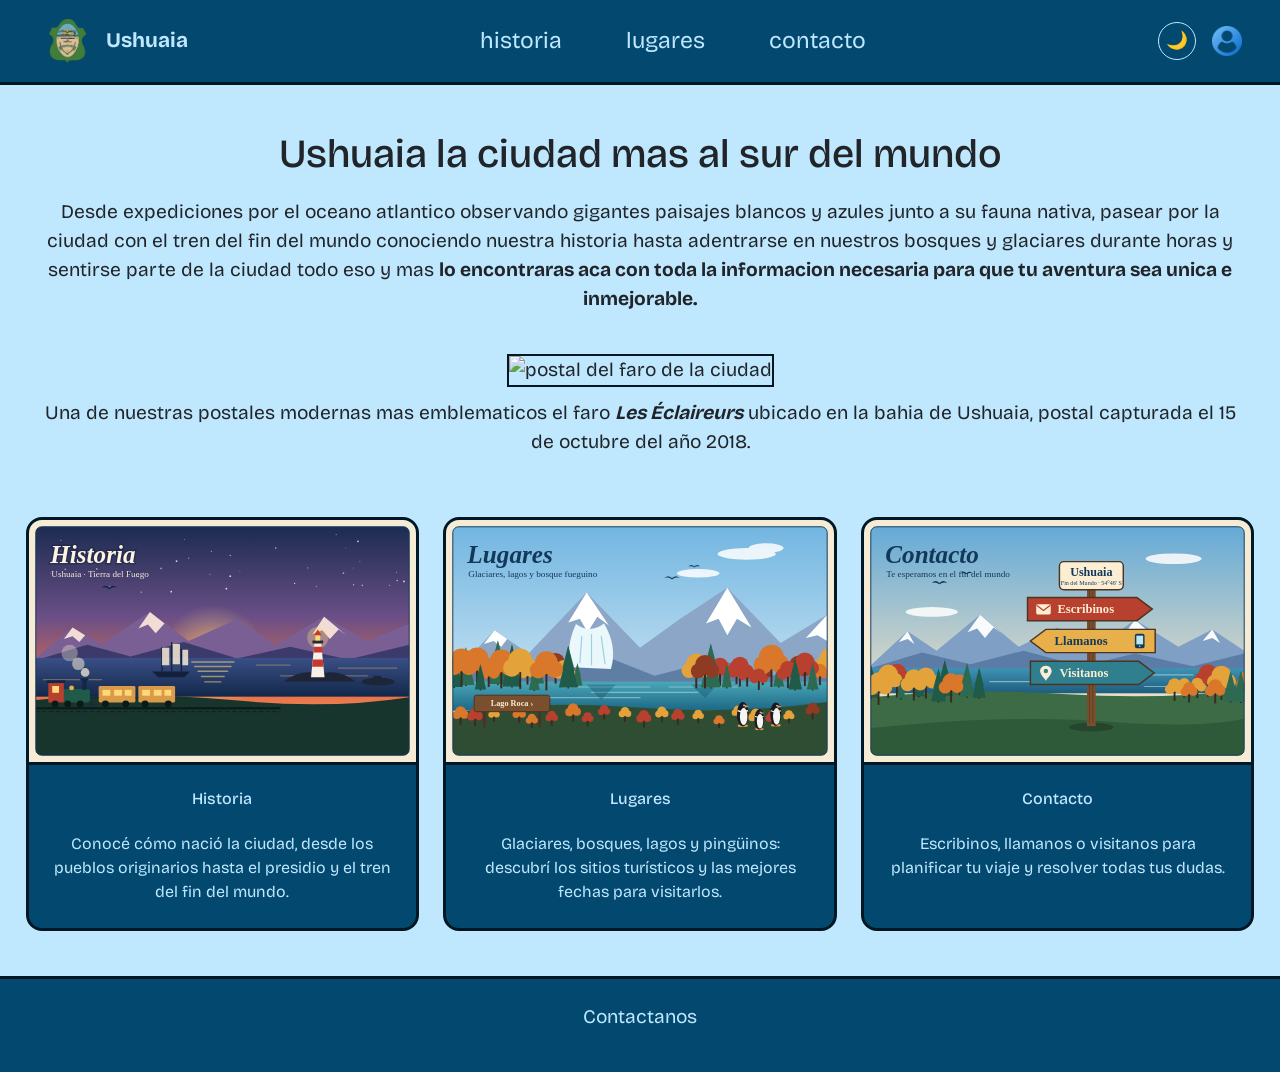
==== commit ea47dfb6: "se modifica barra nav-bar con los nuevos requerimientos de ser responsive usando metodo hamburguesa " ====
--- a/index.html
+++ b/index.html
@@ -2,32 +2,50 @@
 <html lang="es">
 <head>
     <meta charset="UTF-8">
-    <meta name="sitio turistico" content="width=device-width, initial-scale=1.0">
+    <meta name="viewport" content="width=device-width, initial-scale=1.0">
     <link rel="preconnect" href="https://fonts.googleapis.com">
     <link rel="preconnect" href="https://fonts.gstatic.com" crossorigin>
     <link href="https://fonts.googleapis.com/css2?family=Bricolage+Grotesque:opsz,wght@12..96,200..800&display=swap" rel="stylesheet">
     <link rel="shortcut icon" href="imagenes/iconoUshuaia.png" type="image/x-icon">
     <!-- Links bootstrap -->
-    <link href="https://cdn.jsdelivr.net/npm/bootstrap@6.0.0-alpha.1/dist/css/bootstrap.min.css" rel="stylesheet" integrity="sha384-B/GM4XqrwHnWXNOWMbloTmrYXZg10cakYGmpfsR/bbzQ6JAJI4ihuyADKLnBgrCe" crossorigin="anonymous">
-    <script type="module" src="https://cdn.jsdelivr.net/npm/bootstrap@6.0.0-alpha.1/dist/js/bootstrap.bundle.min.js" integrity="sha384-1a/pXj49ZQ1aHEmrJ+gMw1otqoVsYwlEnlD8mIfY2TV03r20Y0CN7uqx1tQogjPL" crossorigin="anonymous"></script>
+    <link href="https://cdn.jsdelivr.net/npm/bootstrap@5.3.3/dist/css/bootstrap.min.css" rel="stylesheet">
+    <script src="https://cdn.jsdelivr.net/npm/bootstrap@5.3.3/dist/js/bootstrap.bundle.min.js" defer></script>
 
     <link rel="stylesheet" href="estilos.css">
-
+    <script src="tema.js"></script>
 
 
     <title>Pagina principal: ¡Ushuaia tu destino!</title>
 </head>
 <body>
-    <header class="headerInicio">
-        <a href="index.html"><img src="imagenes/iconoUshuaia.png" class="logo" alt="logo de ushuaia"></a>
-        <nav>
-            <ul class="barraDeNav">
-                <li><a target="_blank" href="ciudad.html">historia</a></li>
-                <li><a target="_blank" href="lugares.html">lugares</a></li>
-                <li><a target="_blank" href="contacto.html">contacto</a></li>
-            </ul>
+    <header class="headerInicio sticky-top">
+        <nav class="navbar navbar-expand-md navbar-dark w-100 p-0">
+            <a class="navbar-brand d-flex align-items-center gap-2 m-0" href="index.html">
+                <img src="imagenes/iconoUshuaia.png" class="logo" alt="logo de ushuaia">
+                <span class="nombreCiudad">Ushuaia</span>
+            </a>
+            <div class="ms-auto order-md-3 d-flex align-items-center gap-3">
+                <button type="button" id="btnTema" class="btnTema" aria-pressed="false" aria-label="Activar modo oscuro">
+                    <span class="iconoTema" aria-hidden="true">🌙</span>
+                </button>
+                <a href="#" class="botonDeRegistro">
+                    <img src="imagenes/iconoUsuario.png" class="logoRegistro" alt="icono de usuario">
+                </a>
+                <button class="navbar-toggler" type="button"
+                        data-bs-toggle="collapse" data-bs-target="#menuPrincipal"
+                        aria-controls="menuPrincipal" aria-expanded="false"
+                        aria-label="Abrir menú de navegación">
+                    <span class="navbar-toggler-icon"></span>
+                </button>
+            </div>
+            <div class="collapse navbar-collapse order-md-2" id="menuPrincipal">
+                <ul class="navbar-nav barraDeNav mx-auto">
+                    <li class="nav-item"><a class="nav-link" href="ciudad.html">historia</a></li>
+                    <li class="nav-item"><a class="nav-link" href="lugares.html">lugares</a></li>
+                    <li class="nav-item"><a class="nav-link" href="contacto.html">contacto</a></li>
+                </ul>
+            </div>
         </nav>
-        <a href="#" class="botonDeRegistro"><img src="imagenes/iconoUsuario.png" class="logoRegistro" alt="icono de usuario"></a> 
     </header>
     <main class="mainInicio">
         <section>
@@ -45,7 +63,7 @@
         </section>
         
         <section class="seccionTarjetas" aria-labelledby="tituloTarjetas">
-            <div class="row row-cols-3 g-2 g-md-4">
+            <div class="row row-cols-1 row-cols-sm-2 row-cols-lg-3 g-3 g-md-4 justify-content-center">
                 <article class="col">
                     <div class="card h-100 tarjetaInicio">
                         <img src="imagenes/carrusel-historia.svg" class="card-img-top" alt="Faro Les Éclaireurs al atardecer, barco antiguo y Tren del Fin del Mundo en Ushuaia">
--- a/estilos.css
+++ b/estilos.css
@@ -3,6 +3,22 @@
     --colorDeHeader: #03486f;
     --colorDeBordeHeader: #011824;
     --fuentePrincipal: "Bricolage Grotesque";
+
+    /* Variables que cambian con el modo oscuro */
+    --fondoPagina: var(--colorDeFondo);
+    --textoPagina: #212529;
+    --colorTitulos: var(--colorDeHeader);
+    --fondoClaro: #ffffff;
+    --bordeSuave: #cccccc;
+}
+
+[data-bs-theme="dark"] {
+    --fondoPagina: #07202e;
+    --textoPagina: #dff2ff;
+    --colorTitulos: #7cc8f2;
+    --fondoClaro: #0e3247;
+    --bordeSuave: #1f5b80;
+    --colorDeBordeHeader: #0b6a9c;
 }
 
 * { 
@@ -12,50 +28,90 @@
     font-family: var(--fuentePrincipal), sans-serif;
 }
 body,.ciudad {
-    background-color: var(--colorDeFondo);
+    background-color: var(--fondoPagina);
+    color: var(--textoPagina);
     font-size: 1.2rem;
+    transition: background-color 0.3s, color 0.3s;
 }
 .headerInicio {
-    display: flex;
-    justify-content: space-between;
-    align-items: center;
-    width: 100%;
     margin-bottom: 1.5%;
     padding: 1% 3%;
-    gap: 10%;
-    background-color:var(--colorDeHeader);
+    background-color: var(--colorDeHeader);
     border-bottom: 3px solid var(--colorDeBordeHeader);
 }
 .logo {
     display: block;
     width: 60px;
 }
+.nombreCiudad {
+    color: var(--colorDeFondo);
+    font-weight: 700;
+    font-size: 1.3rem;
+}
+.navbar-toggler {
+    border-color: var(--colorDeFondo);
+}
+.navbar-toggler:focus {
+    box-shadow: 0 0 0 0.2rem rgba(191, 232, 255, 0.4);
+}
 .barraDeNav {
+    font-size: 1.2em;
+    gap: 0;
+}
+.barraDeNav .nav-link {
+    position: relative;
+    display: inline-block;
+    padding: 0.5rem 0;
+    color: var(--colorDeFondo);
+}
+.barraDeNav .nav-link:hover,
+.barraDeNav .nav-link:focus {
+    color: var(--colorDeFondo);
+}
+.barraDeNav .nav-link::after {
+    content: '';
+    position: absolute;
+    left: 0;
+    bottom: 0;
+    width: 0;
+    height: 3px;
+    background-color: var(--colorDeFondo);
+    transition: 0.3s;
+}
+.barraDeNav .nav-link:hover::after {
+    width: 100%;
+}
+
+/* Escritorio: separación entre links */
+@media (min-width: 768px) {
+    .barraDeNav { gap: 3rem; }
+}
+
+/* Móvil: menú desplegado ordenado */
+@media (max-width: 767.98px) {
+    .barraDeNav { padding: 0.75rem 0; text-align: center; }
+}
+.btnTema {
     display: flex;
     align-items: center;
     justify-content: center;
-    gap: 15%;
-    font-size: 1.2em;
-    list-style: none;
-}
-.barraDeNav a {
-    text-decoration: none;
-    color: var(--colorDeFondo);
-    position: relative;
-
-}
-.barraDeNav a::after {
-    content: '';
-    width: 0;
-    height: 3px;
-    left: 0;
-    background-color: var(--colorDeFondo);
-    position: absolute;
-    bottom: 1%;
-    transition: 0.3s;
-}
-.barraDeNav a:hover::after {
-    width: 100%;
+    width: 38px;
+    height: 38px;
+    padding: 0;
+    font-size: 1.1rem;
+    background: transparent;
+    border: 1px solid var(--colorDeFondo);
+    border-radius: 50%;
+    cursor: pointer;
+    transition: transform 0.3s, background-color 0.3s;
+}
+.btnTema:hover {
+    transform: scale(1.1);
+    background-color: rgba(191, 232, 255, 0.15);
+}
+.btnTema:focus-visible {
+    outline: 3px solid var(--colorDeFondo);
+    outline-offset: 3px;
 }
 .logoRegistro {
     display: block;
@@ -109,7 +165,7 @@
 .seccionTarjetas h2 {
     margin-bottom: 1.5rem;
     text-align: center;
-    color: var(--colorDeHeader);
+    color: var(--colorTitulos);
 }
 
 .tarjetaInicio {
@@ -119,7 +175,7 @@
     border-radius: 1rem;
     color: var(--colorDeFondo);
     transition: transform 0.3s;
-    margin: 1%;
+    margin: 0;
 }
 
 .tarjetaInicio:hover {
@@ -145,17 +201,6 @@
 .aTarjeta:focus-visible {
     outline: 3px solid var(--colorDeFondo);
     outline-offset: 4px;
-}
-
-@media (max-width: 576px) {
-    .tarjetaInicio .card-body {
-        padding: 0.5rem;
-    }
-
-    .tarjetaInicio .card-text {
-        font-size: 0.75rem;
-        line-height: 1.3;
-    }
 }
 
 @media (prefers-reduced-motion: reduce) {
@@ -177,10 +222,10 @@
 }
 
 .museo {
-    background-color: white;
+    background-color: var(--fondoClaro);
     width: 300px;
     padding: 15px;
-    border: 1px solid #ccc;
+    border: 1px solid var(--bordeSuave);
     border-radius: 8px;
 }
 
@@ -258,7 +303,7 @@
 }
 
 .galeriaCiudad .carousel-indicators button {
-    background-color: var(--colorDeHeader);
+    background-color: var(--colorTitulos);
 }
 
 .seccionHistoria,
@@ -269,7 +314,7 @@
 .seccionHistoria h2,
 .seccionPoblacion h2 {
     margin-bottom: 1rem;
-    color: var(--colorDeHeader);
+    color: var(--colorTitulos);
     font-size: 1.8rem;
 }
 
@@ -283,7 +328,7 @@
 .lineaDeTiempo {
     list-style: none;
     margin: 1.5rem 0;
-    border-left: 4px solid var(--colorDeHeader);
+    border-left: 4px solid var(--colorTitulos);
 }
 
 .lineaDeTiempo li {
@@ -291,15 +336,15 @@
 }
 
 .lineaDeTiempo strong {
-    color: var(--colorDeHeader);
+    color: var(--colorTitulos);
 }
 
 .datoDestacado {
     max-width: 70ch;
     margin-top: 1.5rem;
     padding: 1.2rem 1.5rem;
-    background-color: white;
-    border-left: 6px solid var(--colorDeHeader);
+    background-color: var(--fondoClaro);
+    border-left: 6px solid var(--colorTitulos);
     border-radius: 0 8px 8px 0;
 }
 
